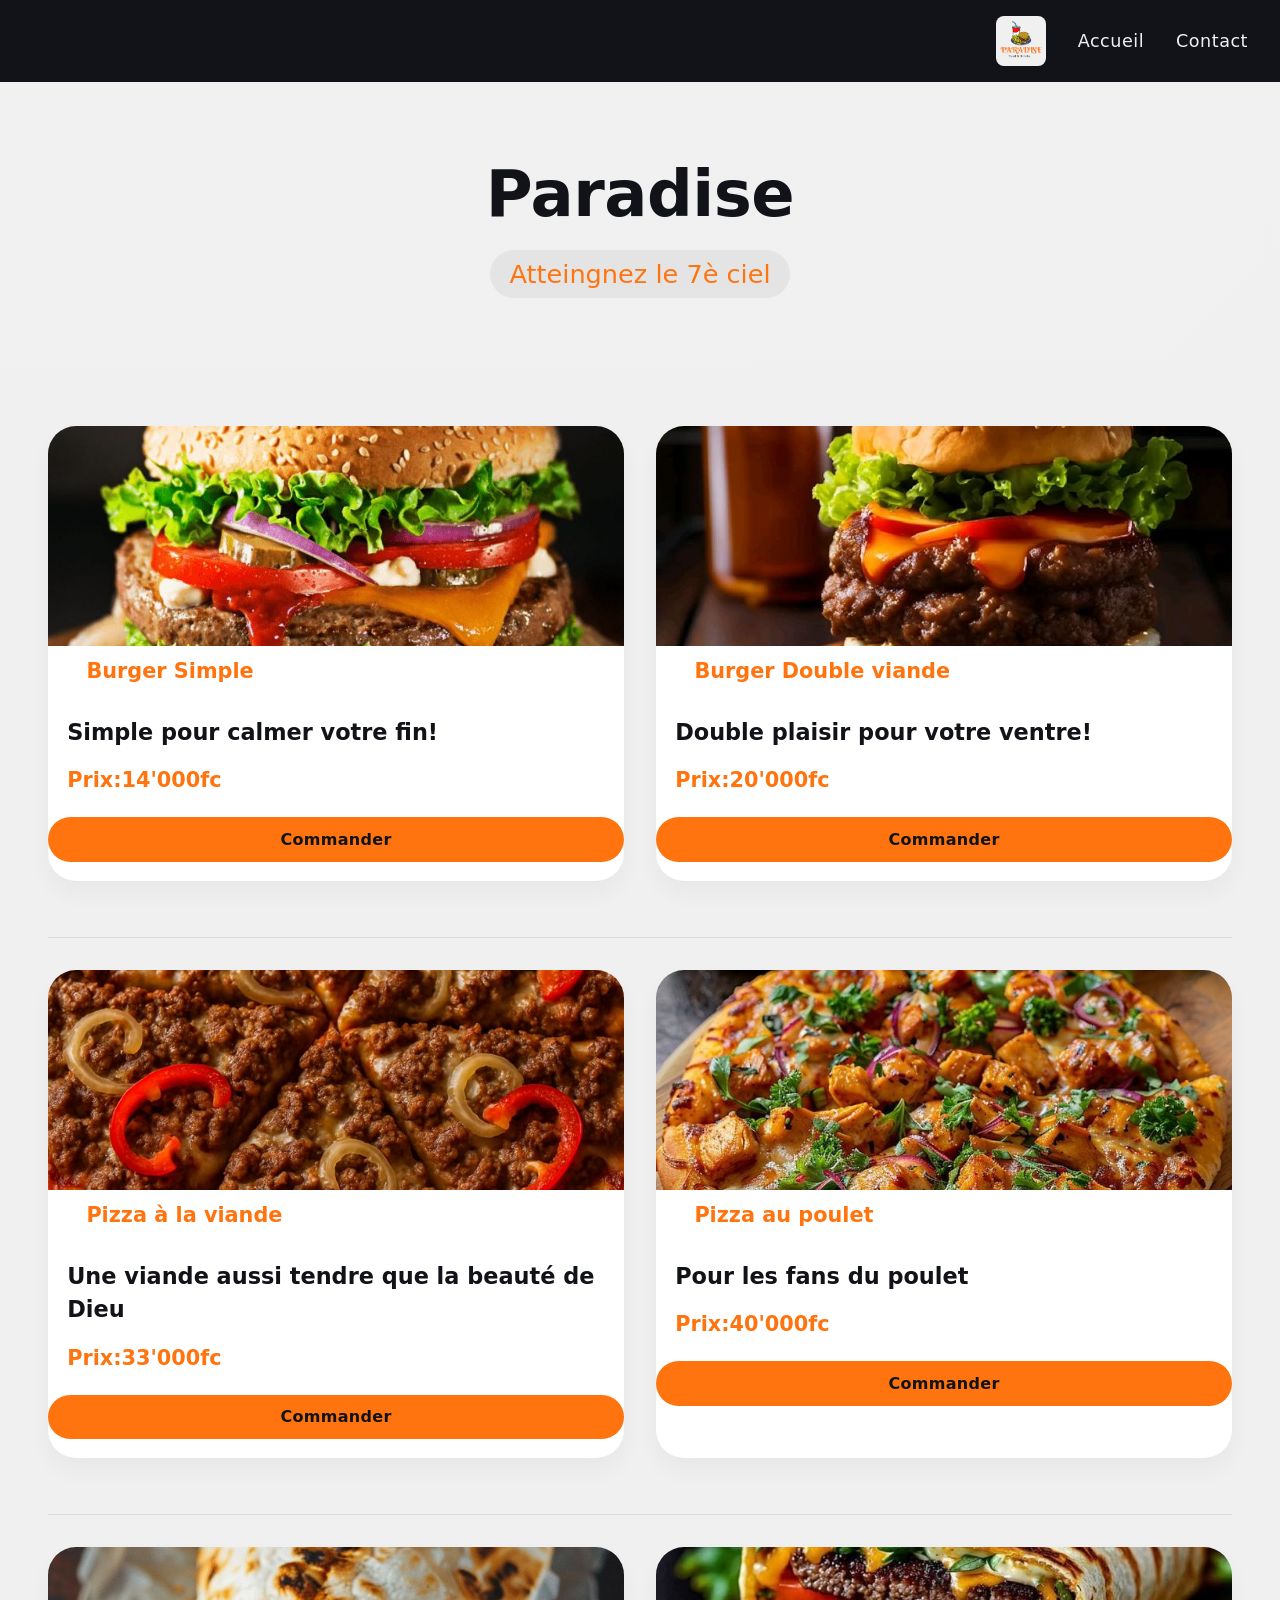
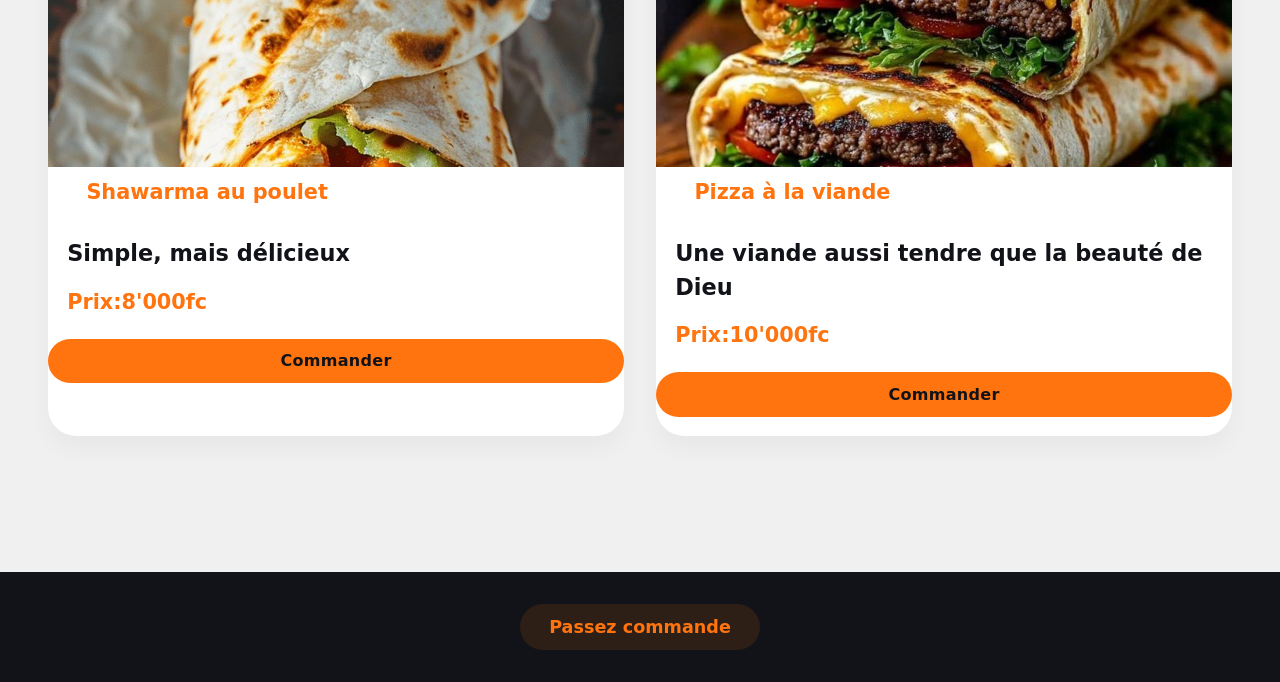
==== index.html @ 0ed6c27b "Correction de la majuscule sur index.html" ====
<!DOCTYPE html>
<html lang="en">
<head>
    <meta charset="UTF-8">
    <meta name="viewport" content="width=device-width, initial-scale=1.0">
    <title>Paradise</title>
    <link rel="stylesheet" href="STYLES/style.css">
</head>
<body>
    <!--Navigateur-->
    <header>
        <nav class="navbar">
            <img src="IMAGES/PARADISE.png" alt="logo">
            <a href="index.html">Accueil</a>
            <a href="contact.html">Contact</a>
            
        </nav>

        <div class="hero">
            <h1>Paradise</h1>
            <h2>Atteingnez le 7è ciel</h2>
        </div> 
    </header>
    <!--Corps-->
    <main>
        <header class="categories">


            <div class="burger">
             <section class="burger-1">
                <img src="IMAGES/burger-2.jpeg" alt="">
                <strong>  <p class="bug-1">Burger Simple</p></strong>
                <p class="bug-1">Simple pour calmer votre fin!</p>
                <p class="bug-1">Prix:14'000fc</p>
                <button type="submit" class="btn">Commander</button>
             </section>

              <section class="burger-2">
                <img src="IMAGES/burger-1.jpeg" alt="">
                <strong><p class="bug-2">Burger Double viande</p></strong>
                <p class="bug-2">Double plaisir pour votre ventre!</p>
                <p class="bug-2">Prix:20'000fc</p>
                <button type="submit" class="btn">Commander</button>
              </section>

            </div>

            <div class="Pizza"> 
              <section class="pizza-1">
                <img src="IMAGES/pizza-2.jpeg" alt="">
                <strong><p class="piz-1">Pizza à la viande</p></strong>
                <p class="piz-1">Une viande aussi tendre que la beauté de Dieu</p>
                <p class="piz-1">Prix:33'000fc</p>
                <button type="submit" class="btn">Commander</button>
              </section>
                
              
              <section class="pizza-2">
                <img src="IMAGES/pizza-1.jpeg" alt="">
                <strong><p class="piz-2">Pizza au poulet</p></strong>
                <p class="piz-2">Pour les fans du poulet</p>
                <p class="piz-2">Prix:40'000fc</p>
                <button type="submit" class="btn">Commander</button>
              </section>
            </div>

            <div class="Shawarma">
              
              <section class="Wamasha-1">
                <img src="IMAGES/shawarma-1.jpeg" alt="">
                <strong><p class="wama-1">Shawarma au poulet</p></strong>
                <p class="wama-1">Simple, mais délicieux</p>
                <p class="wama-1">Prix:8'000fc</p>
                <button type="submit" class="btn">Commander</button>
              </section>

              
              <section class="Wamasha-1">
                <img src="IMAGES/shawarma2.jpeg" alt="">
                <strong><p class="wana-1">Pizza à la viande</p></strong>
                <p class="wama-2">Une viande aussi tendre que la beauté de Dieu</p>
                <p class="wama-2">Prix:10'000fc</p>
                <button type="submit" class="btn">Commander</button>
              </section>
            </div>
        </header>
    </main>

    <footer>
        <a href="Contact.html">Passez commande</a>
    </footer>
</body>
</html>
---- STYLES/style.css ----
/* =============================================
   Paradise - Clean & Simple Design (Index + Contact)
   Color Palette: #f0f0f0 (60% dominant)
                  #111318 (30% secondaire)
                  #ff740f (10% accent)
   Règle 60/30/10 appliquée pour équilibre visuel
   ============================================= */

/* ---------- RESET & BASE ---------- */
* {
    margin: 0;
    padding: 0;
    box-sizing: border-box;
}

body {
    background-color: #f0f0f0;   /* 60% Dominant : fond clair */
    font-family: 'Segoe UI', Roboto, system-ui, -apple-system, 'Helvetica Neue', sans-serif;
    color: #111318;              /* couleur secondaire pour le texte principal */
    line-height: 1.5;
    min-height: 100vh;
    display: flex;
    flex-direction: column;
}

/* ---------- TYPOGRAPHIE & LIENS ---------- */
a {
    text-decoration: none;
    transition: color 0.2s ease-in-out;
}

/* ---------- HEADER & NAVIGATION (30% Secondaire) ---------- */
.navbar, .nav-bar {
    background-color: #111318;   /* 30% Secondaire : fond sombre */
    padding: 1rem 2rem;
    display: flex;
    align-items: center;
    gap: 2rem;
    flex-wrap: wrap;
}

.navbar a, .nav-bar a {
    color: #f0f0f0;
    font-weight: 500;
    font-size: 1.1rem;
    letter-spacing: 0.5px;
}

.navbar a:hover, .nav-bar a:hover {
    color: #ff740f;              /* 10% Accent au survol */
}

.navbar img {
    height: 50px;
    width: auto;
    margin-left: auto;           /* pousse le logo à droite */
    border-radius: 8px;
    transition: transform 0.2s;
    
}

.navbar img:hover {
    transform: scale(1.02);
}

/* ---------- SECTION HERO (commune aux deux pages) ---------- */
.hero {
    text-align: center;
    padding: 4rem 2rem;
    background: linear-gradient(135deg, #ffffff10, #f0f0f0);
}

.hero h1 {
    font-size: 4rem;
    font-weight: 800;
    color: #111318;
    letter-spacing: -0.5px;
    margin-bottom: 0.5rem;
}

.hero h2 {
    font-size: 1.6rem;
    font-weight: 400;
    color: #ff740f;              /* accent pour sous-titre */
    background: #1113180c;
    display: inline-block;
    padding: 0.3rem 1.2rem;
    border-radius: 40px;
    backdrop-filter: blur(2px);
}

/* ---------- MAIN (contenu principal) ---------- */
main {
    flex: 1;
    max-width: 1280px;
    margin: 0 auto;
    padding: 2rem 1.5rem;
    width: 100%;
}

/* ---------- STYLES SPÉCIFIQUES À LA PAGE CONTACT ---------- */
/* Bloc d'informations de contact */
.Contact {
    background: #ffffff;
    border-radius: 28px;
    padding: 2rem;
    margin-bottom: 2rem;
    box-shadow: 0 8px 20px rgba(0, 0, 0, 0.03);
    text-align: center;
}

.Contact p {
    font-size: 1.2rem;
    margin: 0.8rem 0;
    color: #111318;
}

.Contact p:first-child {
    font-weight: 600;
}

.Contact p:last-child {
    color: #ff740f;             /* accent pour l'email */
}

/* Formulaire de contact */
.formulaire {
    background: #ffffff;
    border-radius: 28px;
    padding: 2rem;
    box-shadow: 0 12px 24px rgba(0, 0, 0, 0.04);
}

.formulaire h1 {
    font-size: 1.8rem;
    font-weight: 700;
    color: #111318;
    margin-bottom: 1.5rem;
    text-align: center;
    border-left: 4px solid #ff740f;
    padding-left: 1rem;
}

form {
    display: flex;
    flex-direction: column;
    gap: 1.2rem;
}

label {
    font-weight: 600;
    color: #111318;
    margin-bottom: 0.2rem;
    font-size: 0.95rem;
}

input, textarea {
    background-color: #f9f9f9;
    border: 1px solid #e0e0e0;
    border-radius: 20px;
    padding: 0.8rem 1rem;
    font-family: inherit;
    font-size: 1rem;
    transition: all 0.2s;
    width: 100%;
}

input:focus, textarea:focus {
    outline: none;
    border-color: #ff740f;
    box-shadow: 0 0 0 3px rgba(255, 116, 15, 0.2);
    background-color: #ffffff;
}

textarea {
    min-height: 120px;
    resize: vertical;
}

/* Bouton (identique aux cartes produits) */
.btn {
    background-color: #ff740f;   /* couleur accent */
    border: none;
    color: #111318;
    font-weight: 700;
    font-size: 1rem;
    padding: 0.8rem 1.5rem;
    border-radius: 40px;
    cursor: pointer;
    transition: all 0.25s;
    text-align: center;
    font-family: inherit;
    letter-spacing: 0.3px;
    margin-top: 0.5rem;
    width: 100%;
}

.btn:hover {
    background-color: #e06610;
    transform: scale(0.98);
    color: #f0f0f0;
}

/* ---------- STYLES POUR LA PAGE D'ACCUEIL (produits) ---------- */
.categories {
    max-width: 1280px;
    margin: 2rem auto;
    padding: 0 1.5rem;
}

/* Menu de catégories */
.menu {
    display: flex;
    justify-content: center;
    gap: 2.5rem;
    margin-bottom: 3rem;
    border-bottom: 2px solid #e2e2e2;
    padding-bottom: 0.8rem;
    flex-wrap: wrap;
}

.menu a {
    font-size: 1.3rem;
    font-weight: 600;
    color: #111318;
    padding: 0.3rem 0;
    position: relative;
    transition: color 0.2s;
}

.menu a:hover {
    color: #ff740f;
}

.menu a::after {
    content: '';
    position: absolute;
    bottom: -10px;
    left: 0;
    width: 0;
    height: 3px;
    background-color: #ff740f;
    transition: width 0.25s ease;
    border-radius: 3px;
}

.menu a:hover::after {
    width: 100%;
}

/* Grilles produits */
.burger, .Pizza, .Shawarma {
    display: grid;
    grid-template-columns: repeat(2, 1fr);
    gap: 2rem;
    margin-bottom: 3.5rem;
}

/* Cartes produits */
.burger > section, .Pizza > section, .Shawarma > section {
    background: #ffffff;
    border-radius: 28px;
    overflow: hidden;
    box-shadow: 0 12px 24px rgba(0, 0, 0, 0.04);
    transition: transform 0.2s, box-shadow 0.2s;
    padding-bottom: 1.2rem;
    display: flex;
    flex-direction: column;
    height: 100%;
}

.burger > section:hover, .Pizza > section:hover, .Shawarma > section:hover {
    transform: translateY(-5px);
    box-shadow: 0 20px 30px rgba(0, 0, 0, 0.08);
}

/* Images produits */
.burger img, .Pizza img, .Shawarma img {
    width: 100%;
    height: 220px;
    object-fit: cover;
    display: block;
    transition: transform 0.4s ease;
}

.burger > section:hover img, .Pizza > section:hover img, .Shawarma > section:hover img {
    transform: scale(1.02);
}

/* Textes produits */
.burger section p, .Pizza section p, .Shawarma section p {
    padding: 0 1.2rem;
    margin: 0.4rem 0;
}

.burger section p:first-of-type, 
.Pizza section p:first-of-type, 
.Shawarma section p:first-of-type {
    font-size: 1.4rem;
    font-weight: 700;
    color: #111318;
    margin-top: 1rem;
}

.burger section p:nth-of-type(2), 
.Pizza section p:nth-of-type(2), 
.Shawarma section p:nth-of-type(2) {
    font-size: 0.9rem;
    color: #3a3f4b;
    margin-top: 0.2rem;
    margin-bottom: 0.5rem;
}

.burger section p:last-of-type, 
.Pizza section p:last-of-type, 
.Shawarma section p:last-of-type {
    font-size: 1.3rem;
    font-weight: 800;
    color: #ff740f;
    margin-top: 0.6rem;
    margin-bottom: 0.8rem;
}

/* Strong dans les cartes */
.burger section strong p, 
.Pizza section strong p, 
.Shawarma section strong p {
    font-size: 1.4rem;
    font-weight: 800;
    color: #111318;
    margin: 1rem 1.2rem 0.2rem;
}

/* ---------- FOOTER (30% Secondaire) ---------- */
footer {
    background-color: #111318;
    text-align: center;
    padding: 2rem;
    margin-top: 3rem;
}

footer a {
    color: #ff740f;
    font-size: 1.1rem;
    font-weight: 600;
    background: rgba(255, 116, 15, 0.12);
    padding: 0.6rem 1.8rem;
    border-radius: 50px;
    transition: all 0.2s;
    display: inline-block;
}

footer a:hover {
    background-color: #ff740f;
    color: #111318;
    transform: translateY(-2px);
}

/* ---------- RESPONSIVE ---------- */
@media (max-width: 768px) {
    .navbar, .nav-bar {
        flex-direction: column;
        align-items: stretch;
        gap: 1rem;
        text-align: center;
        padding: 1rem;
    }
    
    .navbar img {
        margin-left: 0;
        align-self: center;
        height: 45px;
    }
    
    .hero h1 {
        font-size: 2.8rem;
    }
    
    .hero h2 {
        font-size: 1.2rem;
    }
    
    .burger, .Pizza, .Shawarma {
        grid-template-columns: 1fr;
        gap: 1.8rem;
    }
    
    .menu {
        gap: 1.2rem;
    }
    
    .menu a {
        font-size: 1.1rem;
    }
    
    .categories, main {
        padding: 0 1rem;
    }
    
    .Contact, .formulaire {
        padding: 1.5rem;
    }
    
    .formulaire h1 {
        font-size: 1.5rem;
    }
}

@media (max-width: 480px) {
    .hero {
        padding: 2rem 1rem;
    }
    
    .hero h1 {
        font-size: 2.2rem;
    }
    
    .burger img, .Pizza img, .Shawarma img {
        height: 180px;
    }
    
    .btn {
        padding: 0.6rem 1rem;
        font-size: 0.9rem;
    }
}

/* ---------- ACCESSIBILITÉ ---------- */
button:focus-visible, a:focus-visible, input:focus-visible, textarea:focus-visible {
    outline: 3px solid #ff740f;
    outline-offset: 2px;
}

/* Séparateurs entre catégories produits */
.Pizza, .Shawarma {
    margin-top: 1rem;
    border-top: 1px solid #dddcdc;
    padding-top: 2rem;
}
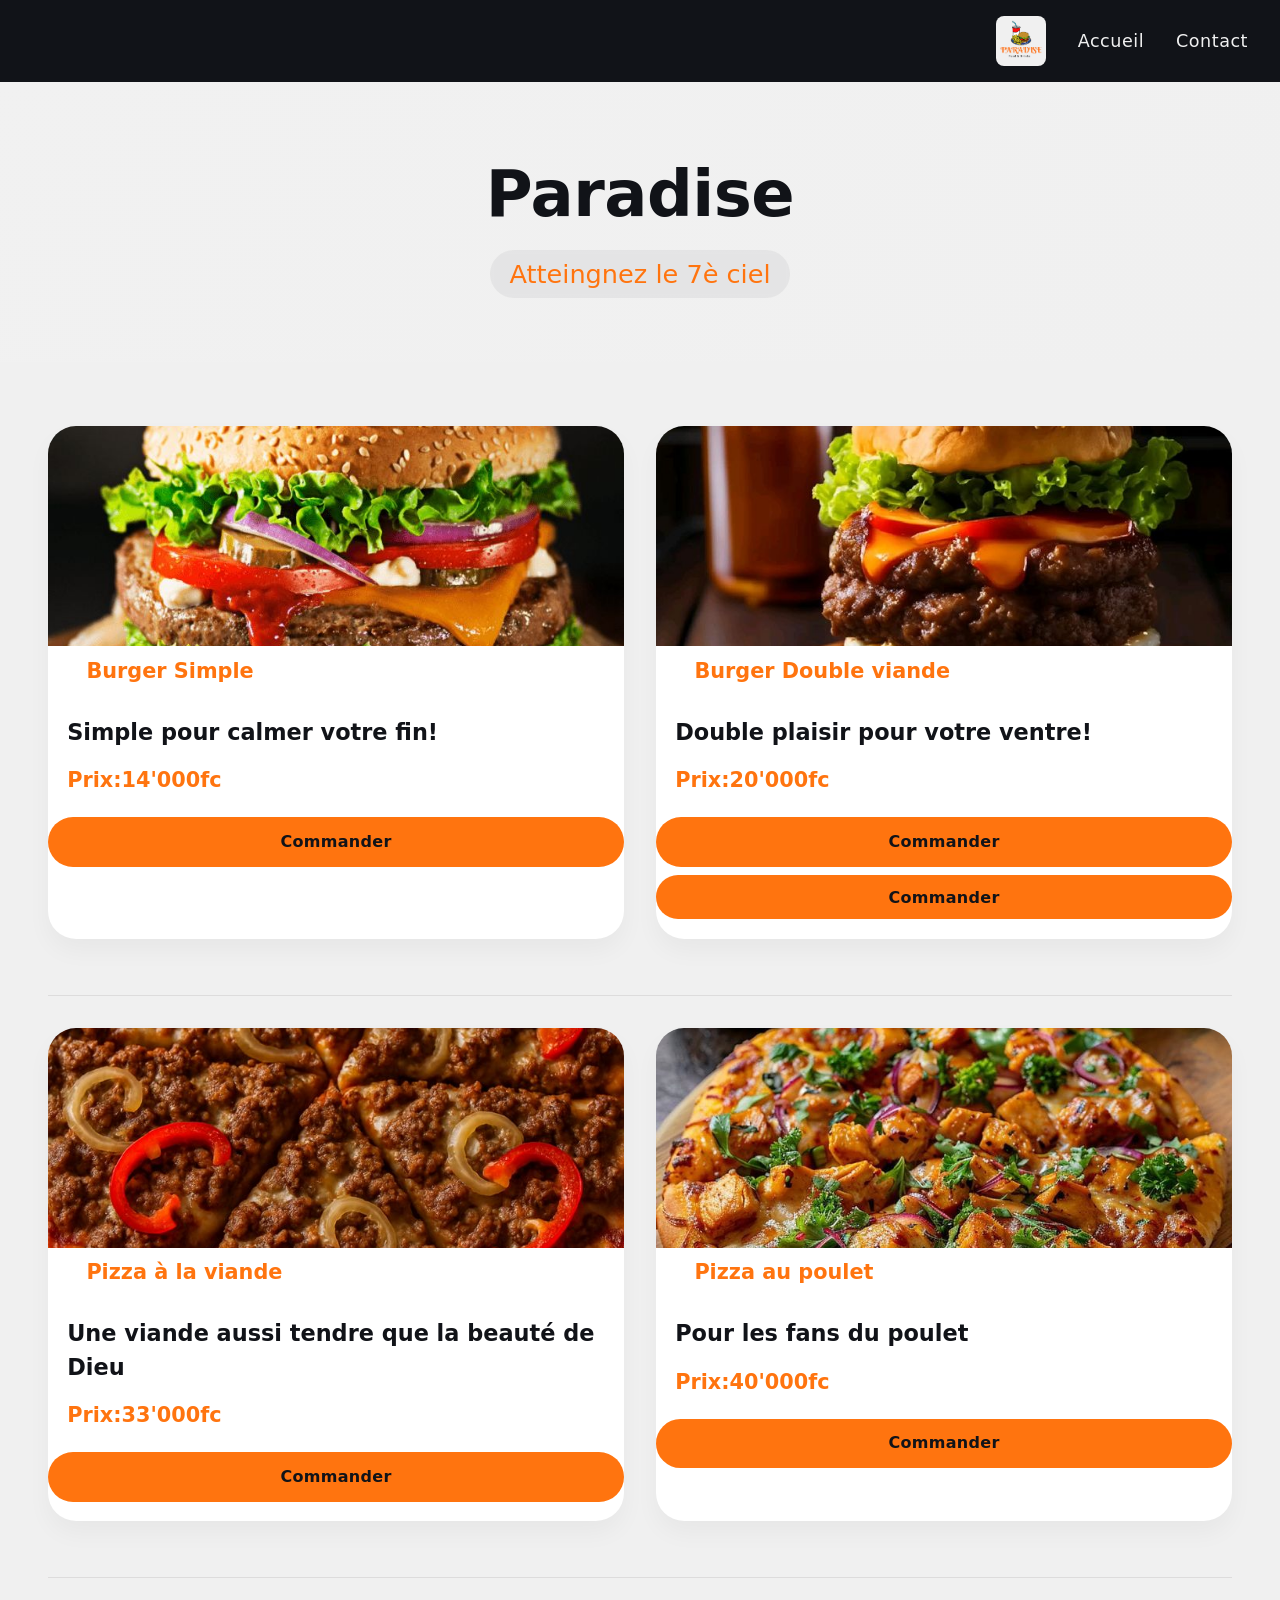
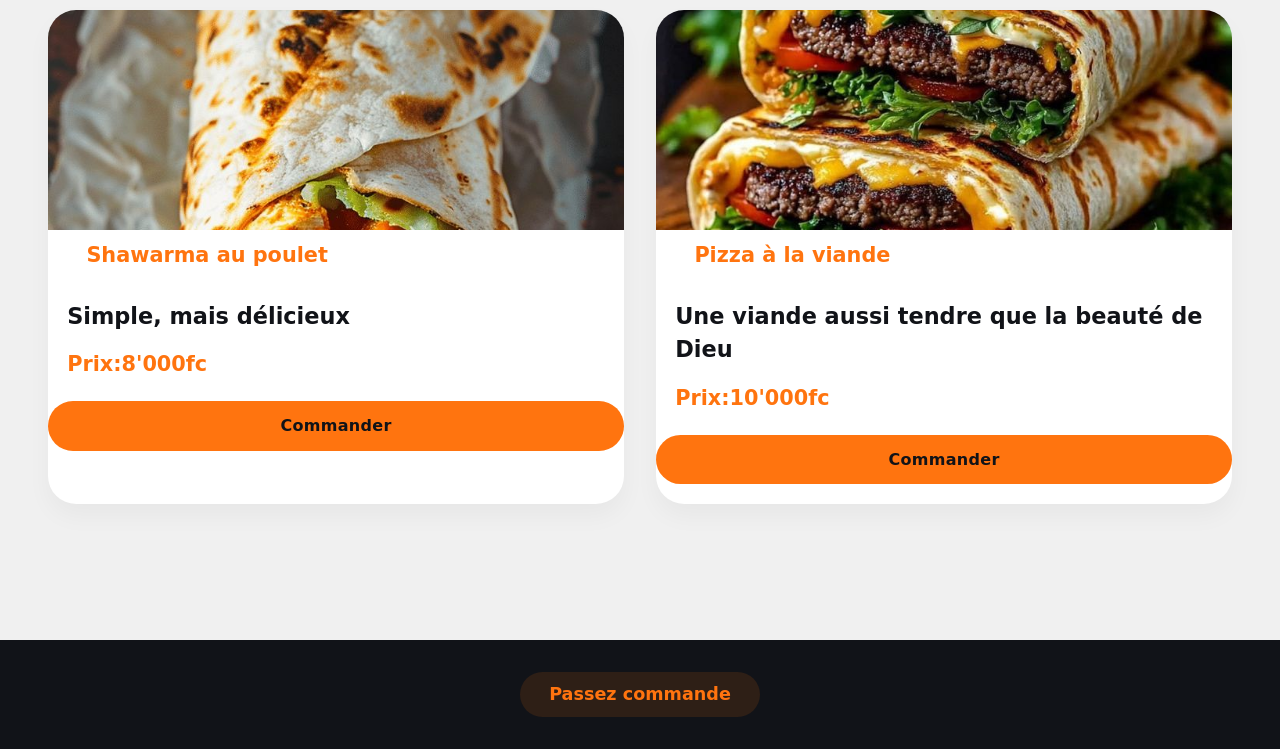
==== commit 2a0323f8: "Ajout du lien WhatsApp pour les commandes" ====
--- a/index.html
+++ b/index.html
@@ -32,7 +32,7 @@
                 <strong>  <p class="bug-1">Burger Simple</p></strong>
                 <p class="bug-1">Simple pour calmer votre fin!</p>
                 <p class="bug-1">Prix:14'000fc</p>
-                <button type="submit" class="btn">Commander</button>
+               <a href="//wa.me/243824367032?text=Bonjour%20Odin%20Studio,%20je%20souhaite%20passer%20une%20commande." target="_blank" class="btn">Commander</a>
              </section>
 
               <section class="burger-2">
@@ -40,7 +40,7 @@
                 <strong><p class="bug-2">Burger Double viande</p></strong>
                 <p class="bug-2">Double plaisir pour votre ventre!</p>
                 <p class="bug-2">Prix:20'000fc</p>
-                <button type="submit" class="btn">Commander</button>
+                <a href="//wa.me/243824367032?text=Bonjour%20Odin%20Studio,%20je%20souhaite%20passer%20une%20commande." target="_blank" class="btn">Commander</a><button type="submit" class="btn">Commander</button>
               </section>
 
             </div>
@@ -51,7 +51,7 @@
                 <strong><p class="piz-1">Pizza à la viande</p></strong>
                 <p class="piz-1">Une viande aussi tendre que la beauté de Dieu</p>
                 <p class="piz-1">Prix:33'000fc</p>
-                <button type="submit" class="btn">Commander</button>
+                <a href="//wa.me/243824367032?text=Bonjour%20Odin%20Studio,%20je%20souhaite%20passer%20une%20commande." target="_blank" class="btn">Commander</a>
               </section>
                 
               
@@ -60,7 +60,7 @@
                 <strong><p class="piz-2">Pizza au poulet</p></strong>
                 <p class="piz-2">Pour les fans du poulet</p>
                 <p class="piz-2">Prix:40'000fc</p>
-                <button type="submit" class="btn">Commander</button>
+                <a href="//wa.me/243824367032?text=Bonjour%20Odin%20Studio,%20je%20souhaite%20passer%20une%20commande." target="_blank" class="btn">Commander</a>
               </section>
             </div>
 
@@ -71,7 +71,7 @@
                 <strong><p class="wama-1">Shawarma au poulet</p></strong>
                 <p class="wama-1">Simple, mais délicieux</p>
                 <p class="wama-1">Prix:8'000fc</p>
-                <button type="submit" class="btn">Commander</button>
+                <a href="//wa.me/243824367032?text=Bonjour%20Odin%20Studio,%20je%20souhaite%20passer%20une%20commande." target="_blank" class="btn">Commander</a>
               </section>
 
               
@@ -80,7 +80,7 @@
                 <strong><p class="wana-1">Pizza à la viande</p></strong>
                 <p class="wama-2">Une viande aussi tendre que la beauté de Dieu</p>
                 <p class="wama-2">Prix:10'000fc</p>
-                <button type="submit" class="btn">Commander</button>
+                <a href="//wa.me/243824367032?text=Bonjour%20Odin%20Studio,%20je%20souhaite%20passer%20une%20commande." target="_blank" class="btn">Commander</a>
               </section>
             </div>
         </header>
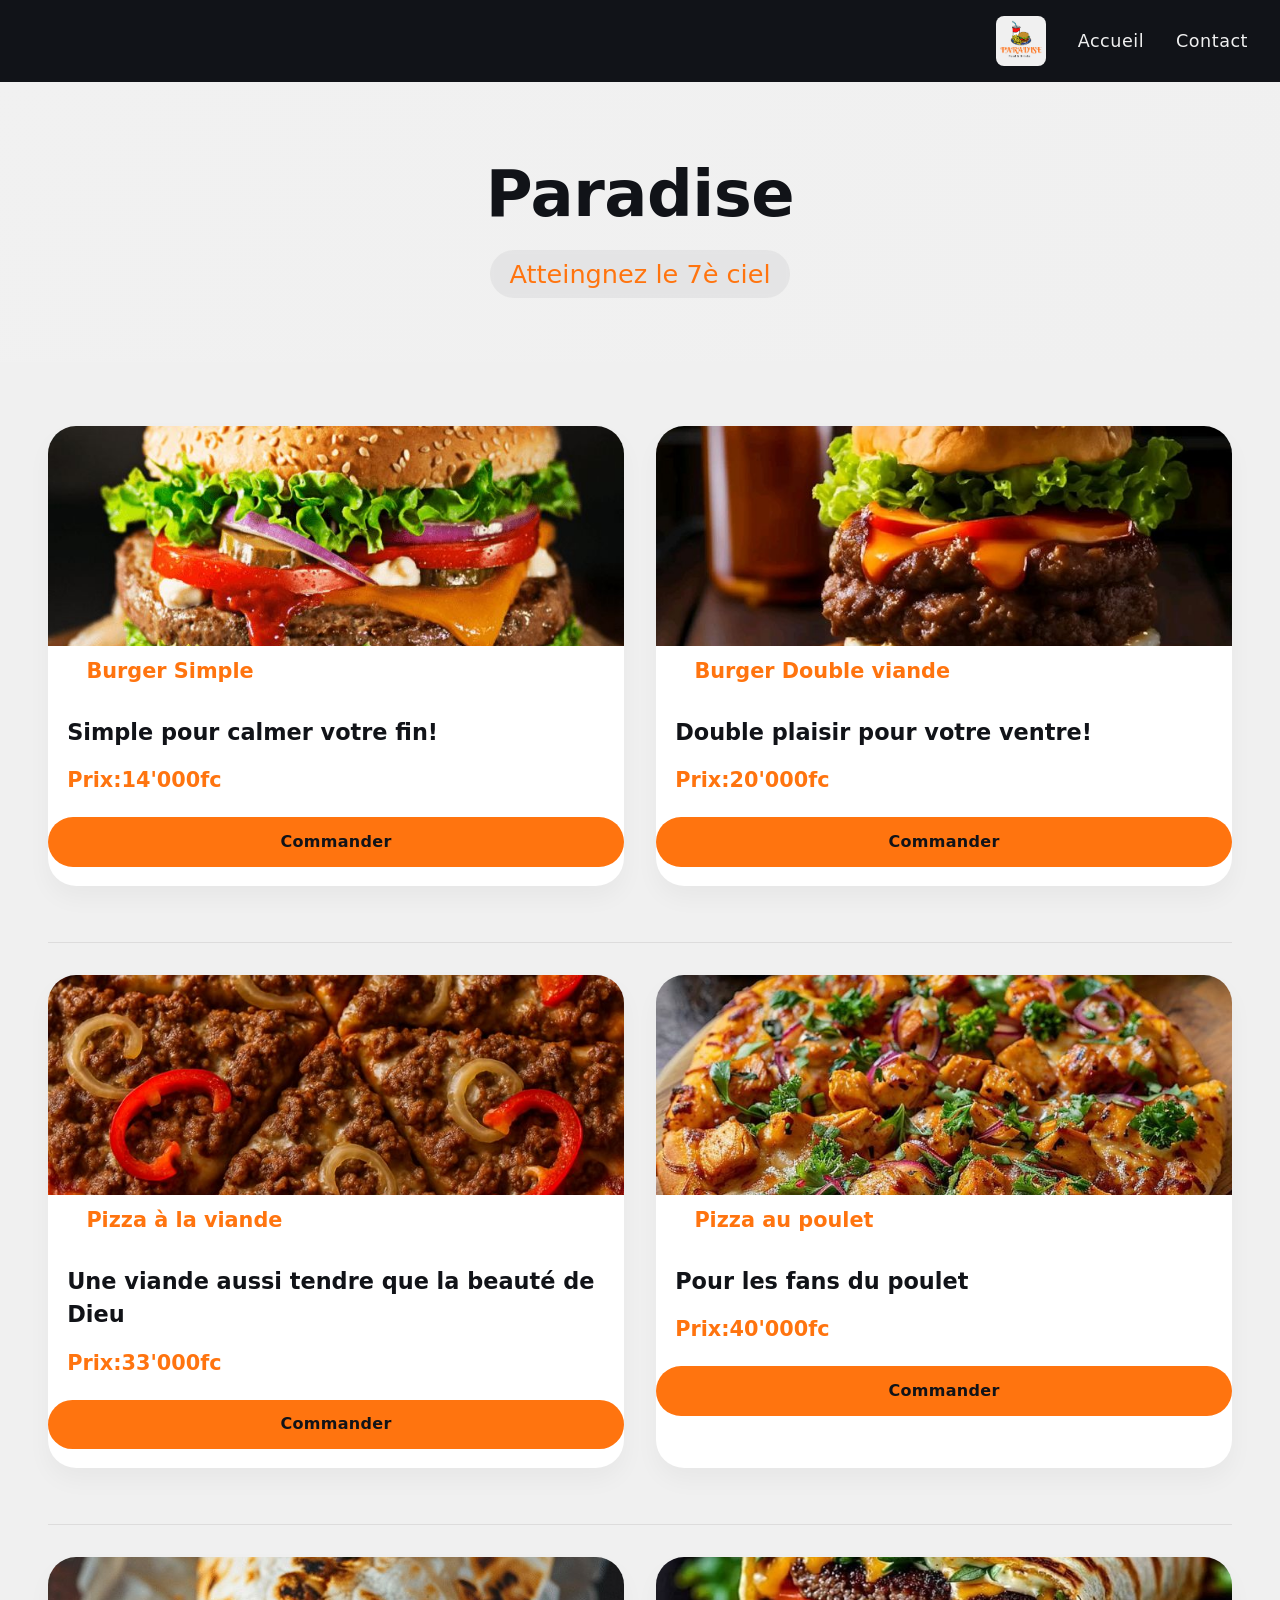
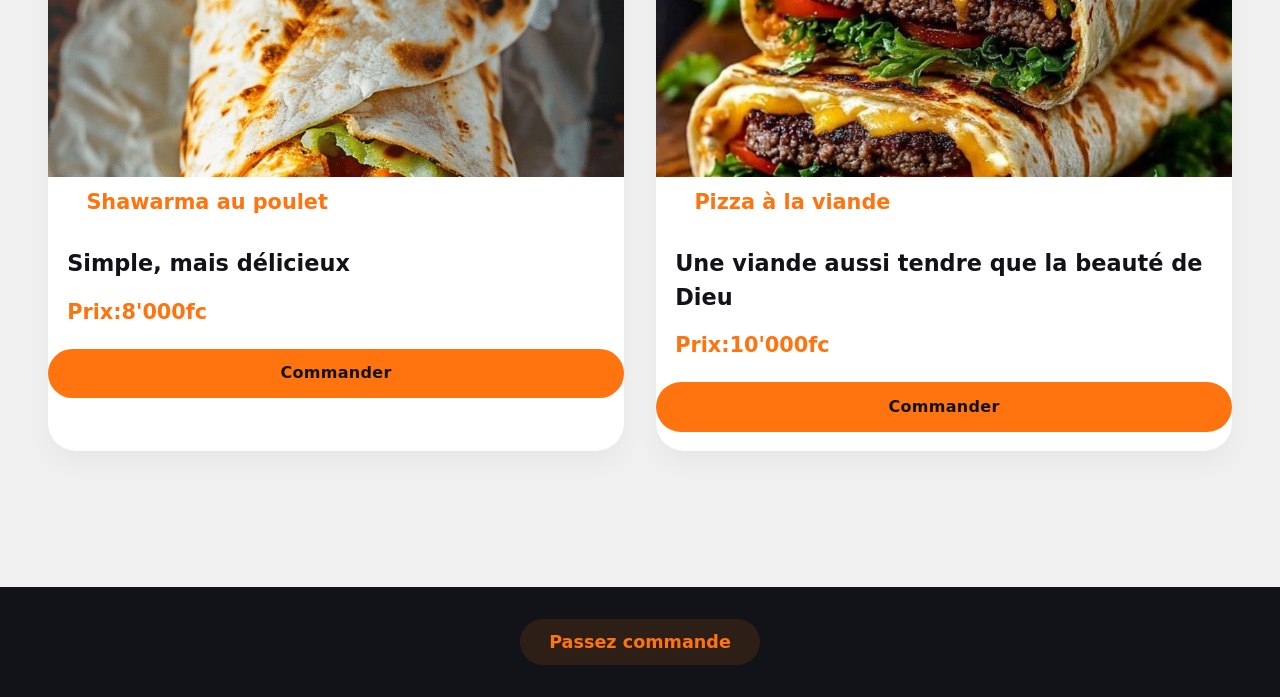
==== commit 99a1552b: "Ajout du lien WhatsApp pour les commandes" ====
--- a/index.html
+++ b/index.html
@@ -40,7 +40,7 @@
                 <strong><p class="bug-2">Burger Double viande</p></strong>
                 <p class="bug-2">Double plaisir pour votre ventre!</p>
                 <p class="bug-2">Prix:20'000fc</p>
-                <a href="//wa.me/243824367032?text=Bonjour%20Odin%20Studio,%20je%20souhaite%20passer%20une%20commande." target="_blank" class="btn">Commander</a><button type="submit" class="btn">Commander</button>
+                <a href="//wa.me/243824367032?text=Bonjour%20Odin%20Studio,%20je%20souhaite%20passer%20une%20commande." target="_blank" class="btn">Commander</a>
               </section>
 
             </div>
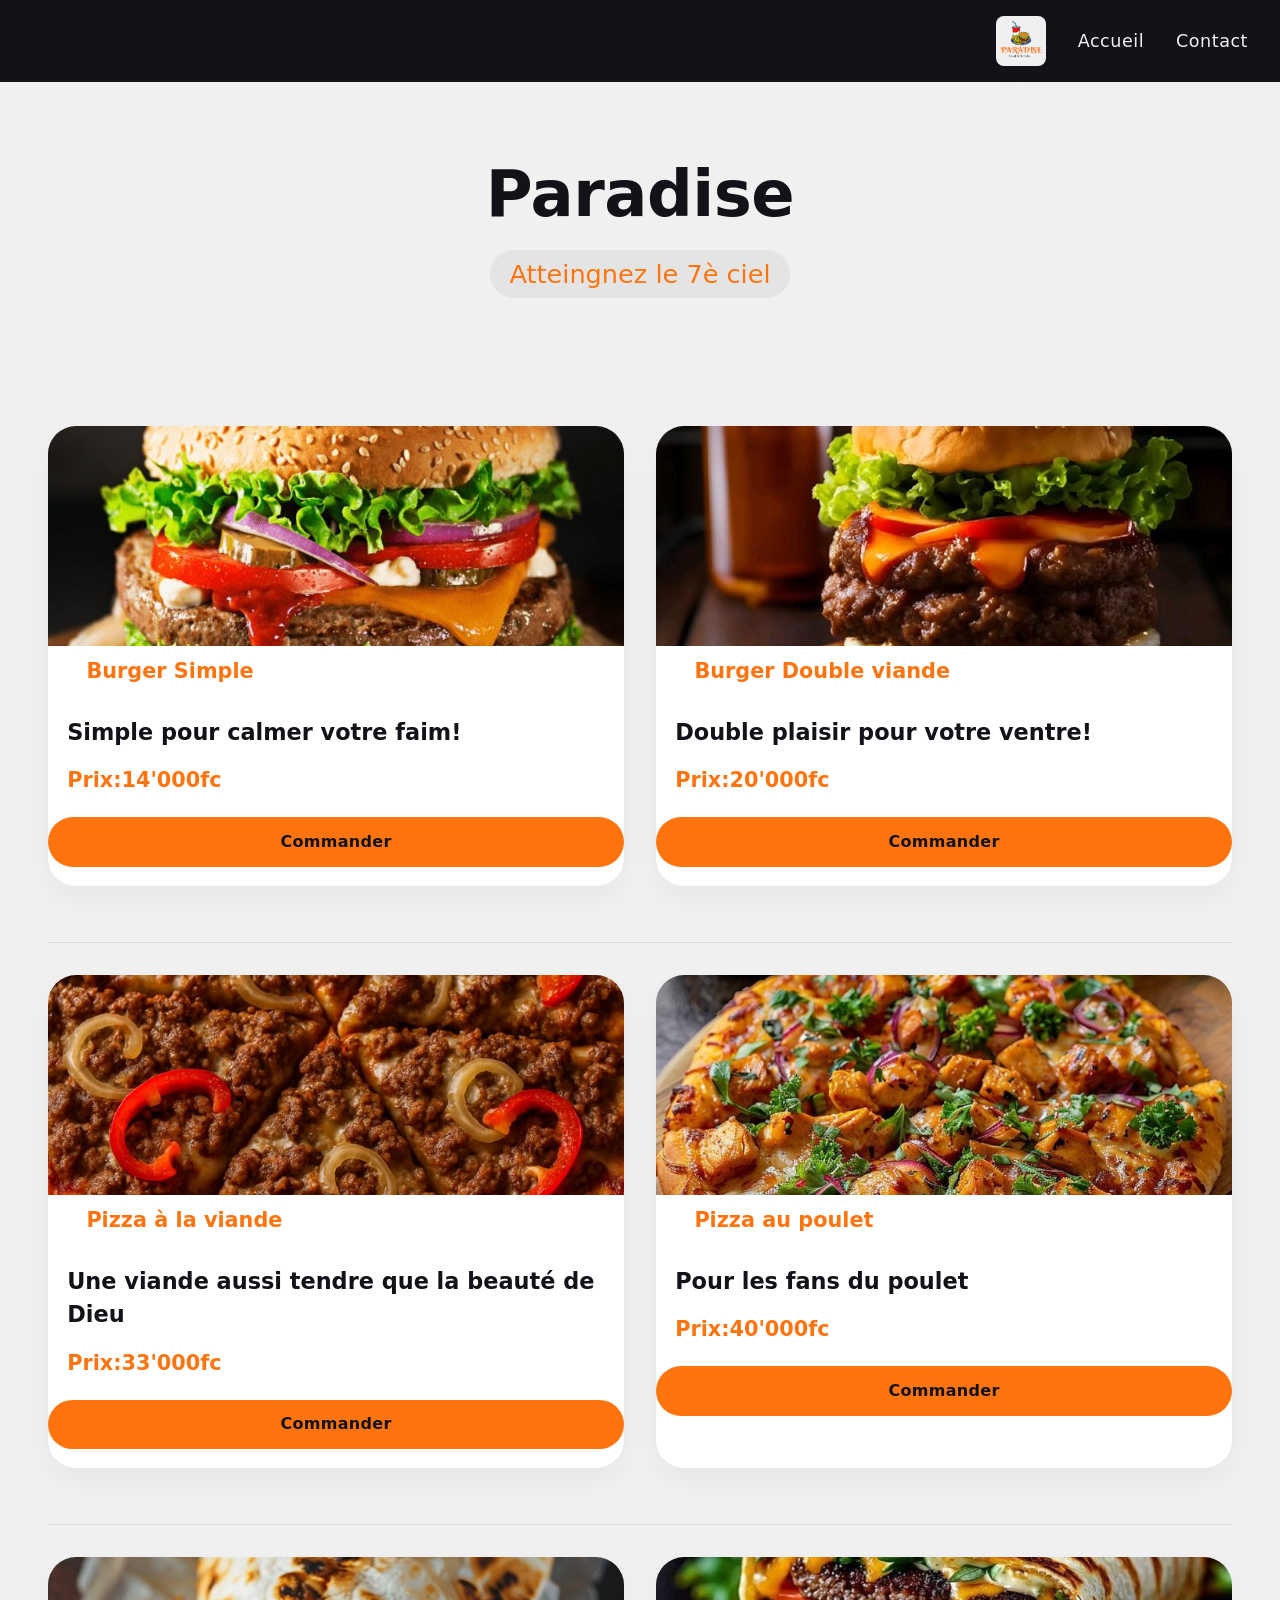
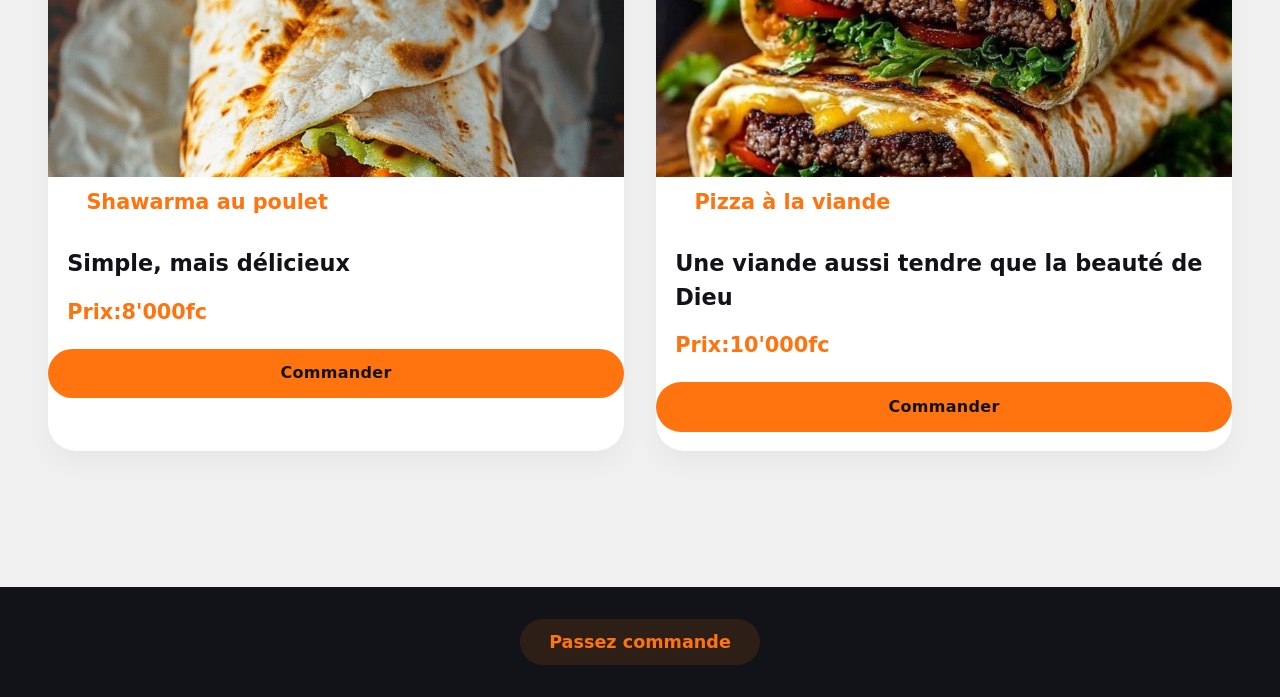
==== commit 598e00ba: "Correction d'une faute d'orthographe" ====
--- a/index.html
+++ b/index.html
@@ -30,7 +30,7 @@
              <section class="burger-1">
                 <img src="IMAGES/burger-2.jpeg" alt="">
                 <strong>  <p class="bug-1">Burger Simple</p></strong>
-                <p class="bug-1">Simple pour calmer votre fin!</p>
+                <p class="bug-1">Simple pour calmer votre faim!</p>
                 <p class="bug-1">Prix:14'000fc</p>
                <a href="//wa.me/243824367032?text=Bonjour%20Odin%20Studio,%20je%20souhaite%20passer%20une%20commande." target="_blank" class="btn">Commander</a>
              </section>
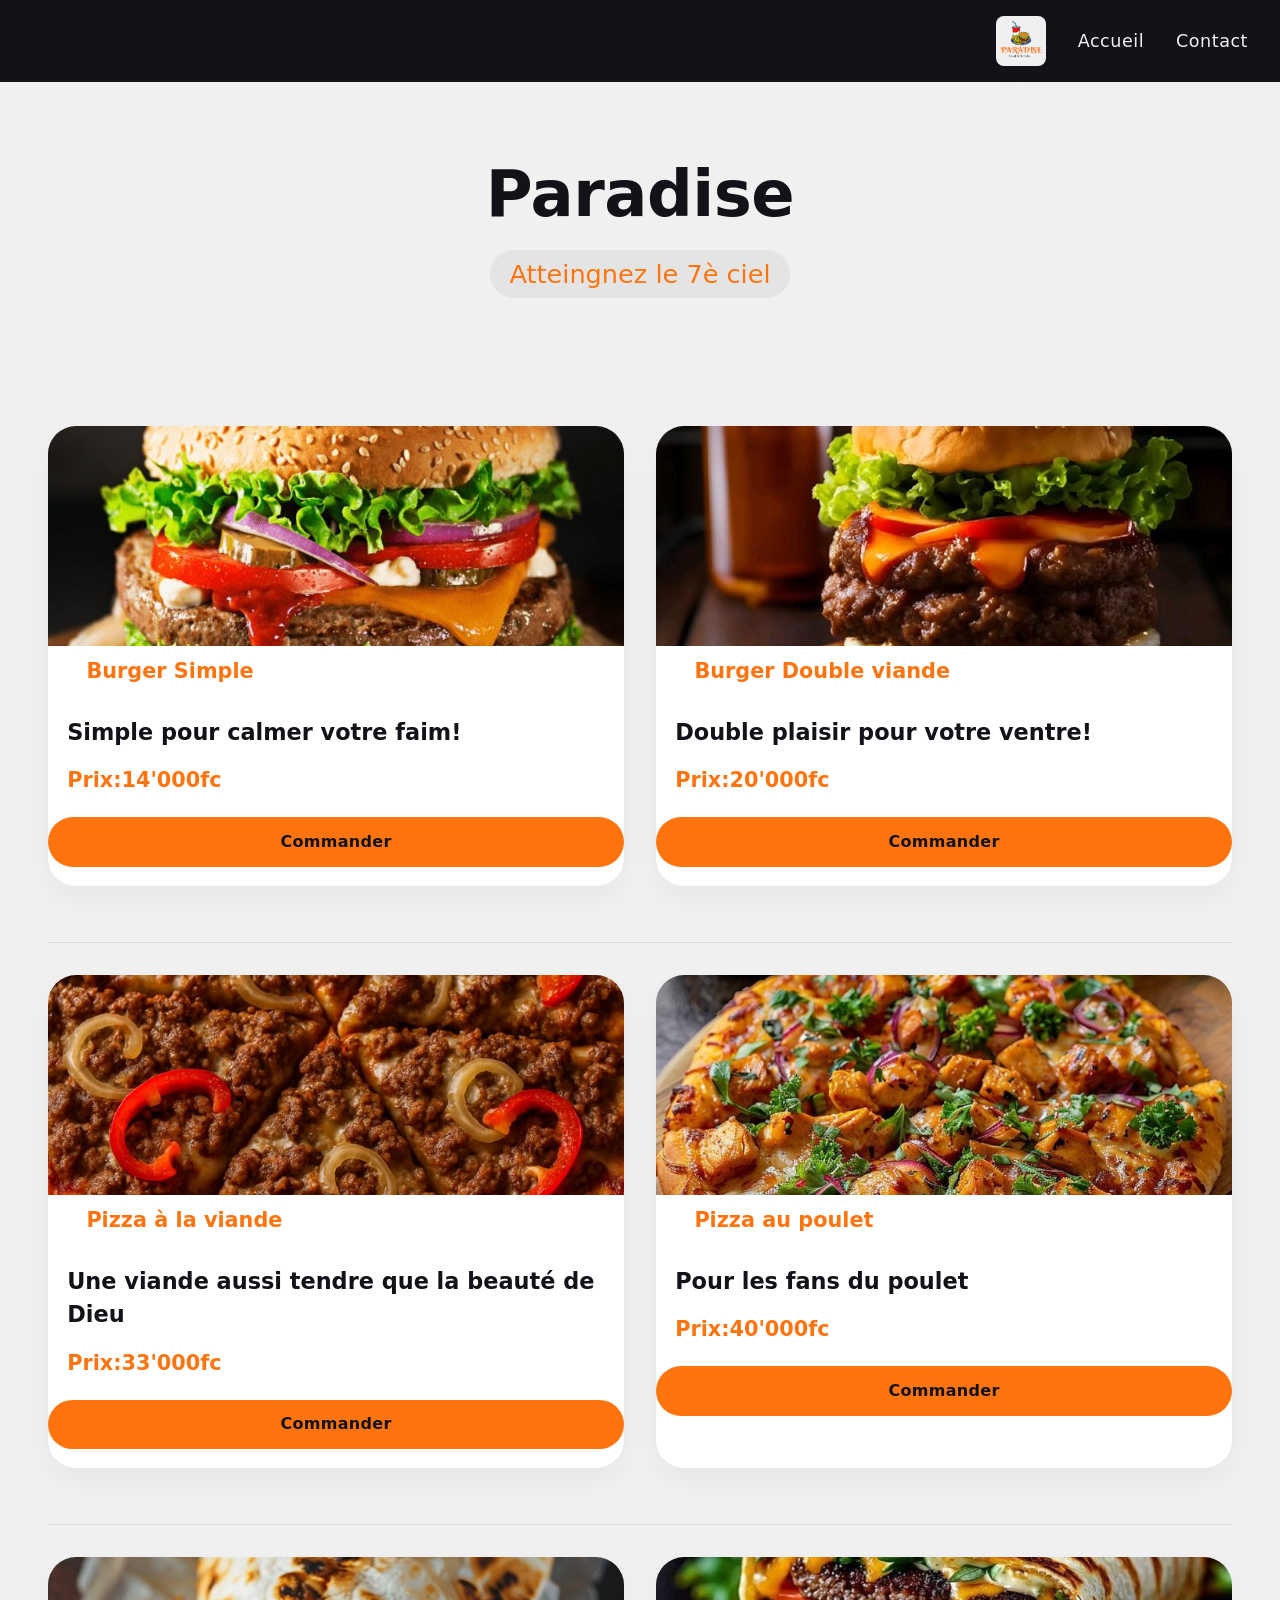
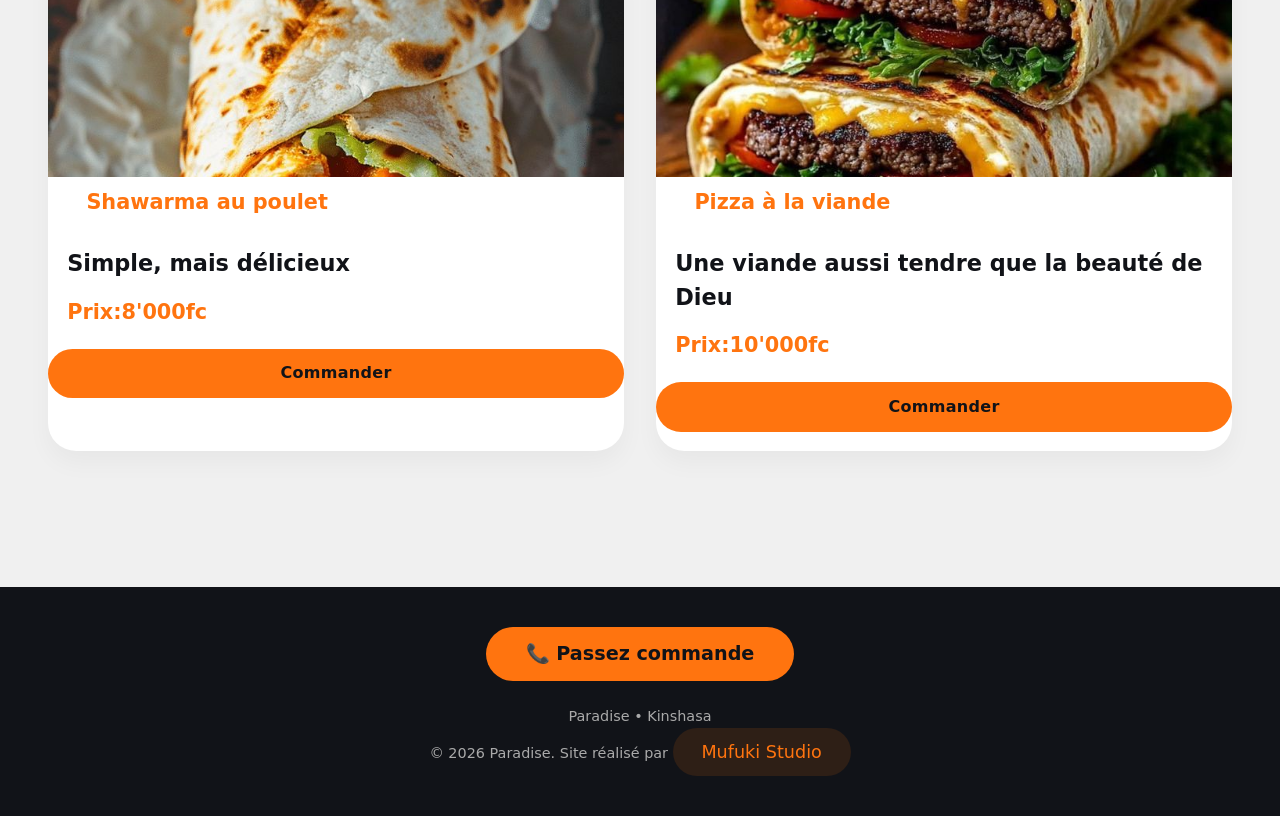
==== commit 26c87e69: "Ajout d'un footer" ====
--- a/index.html
+++ b/index.html
@@ -5,6 +5,7 @@
     <meta name="viewport" content="width=device-width, initial-scale=1.0">
     <title>Paradise</title>
     <link rel="stylesheet" href="STYLES/style.css">
+    <link rel="stylesheet" href="https://cdnjs.cloudflare.com/ajax/libs/font-awesome/6.0.0-beta3/css/all.min.css">
 </head>
 <body>
     <!--Navigateur-->
@@ -86,8 +87,15 @@
         </header>
     </main>
 
-    <footer>
-        <a href="Contact.html">Passez commande</a>
-    </footer>
+   <!-- ==================== FOOTER AMÉLIORÉ (OPTION 2) ==================== -->
+<footer class="footer-simple">
+    <div class="footer-simple-content">
+        <a href="contact.html" class="footer-cta">📞 Passez commande</a>
+        <div class="footer-info">
+            <p>Paradise • Kinshasa</p>
+            <p>© 2026 Paradise. Site réalisé par <a href="#" target="_blank">Mufuki Studio</a></p>
+        </div>
+    </div>
+</footer>
 </body>
 </html>
--- a/STYLES/style.css
+++ b/STYLES/style.css
@@ -436,4 +436,52 @@
     margin-top: 1rem;
     border-top: 1px solid #dddcdc;
     padding-top: 2rem;
+}
+
+/* ==================== FOOTER OPTION 2 (simple amélioré) ==================== */
+.footer-simple {
+    background-color: #111318;
+    padding: 2.5rem 1.5rem;
+    margin-top: 3rem;
+    text-align: center;
+}
+
+.footer-simple-content {
+    max-width: 600px;
+    margin: 0 auto;
+}
+
+.footer-cta {
+    display: inline-block;
+    background-color: #ff740f;
+    color: #111318;
+    font-weight: 700;
+    font-size: 1.2rem;
+    padding: 0.8rem 2.5rem;
+    border-radius: 50px;
+    margin-bottom: 1.5rem;
+    transition: all 0.2s;
+    text-decoration: none;
+}
+
+.footer-cta:hover {
+    background-color: #e06610;
+    transform: translateY(-3px);
+    box-shadow: 0 8px 16px rgba(255, 116, 15, 0.3);
+}
+
+.footer-info {
+    color: #aaa;
+    font-size: 0.9rem;
+    line-height: 1.6;
+}
+
+.footer-info a {
+    color: #ff740f;
+    text-decoration: none;
+    font-weight: 500;
+}
+
+.footer-info a:hover {
+    text-decoration: underline;
 }
